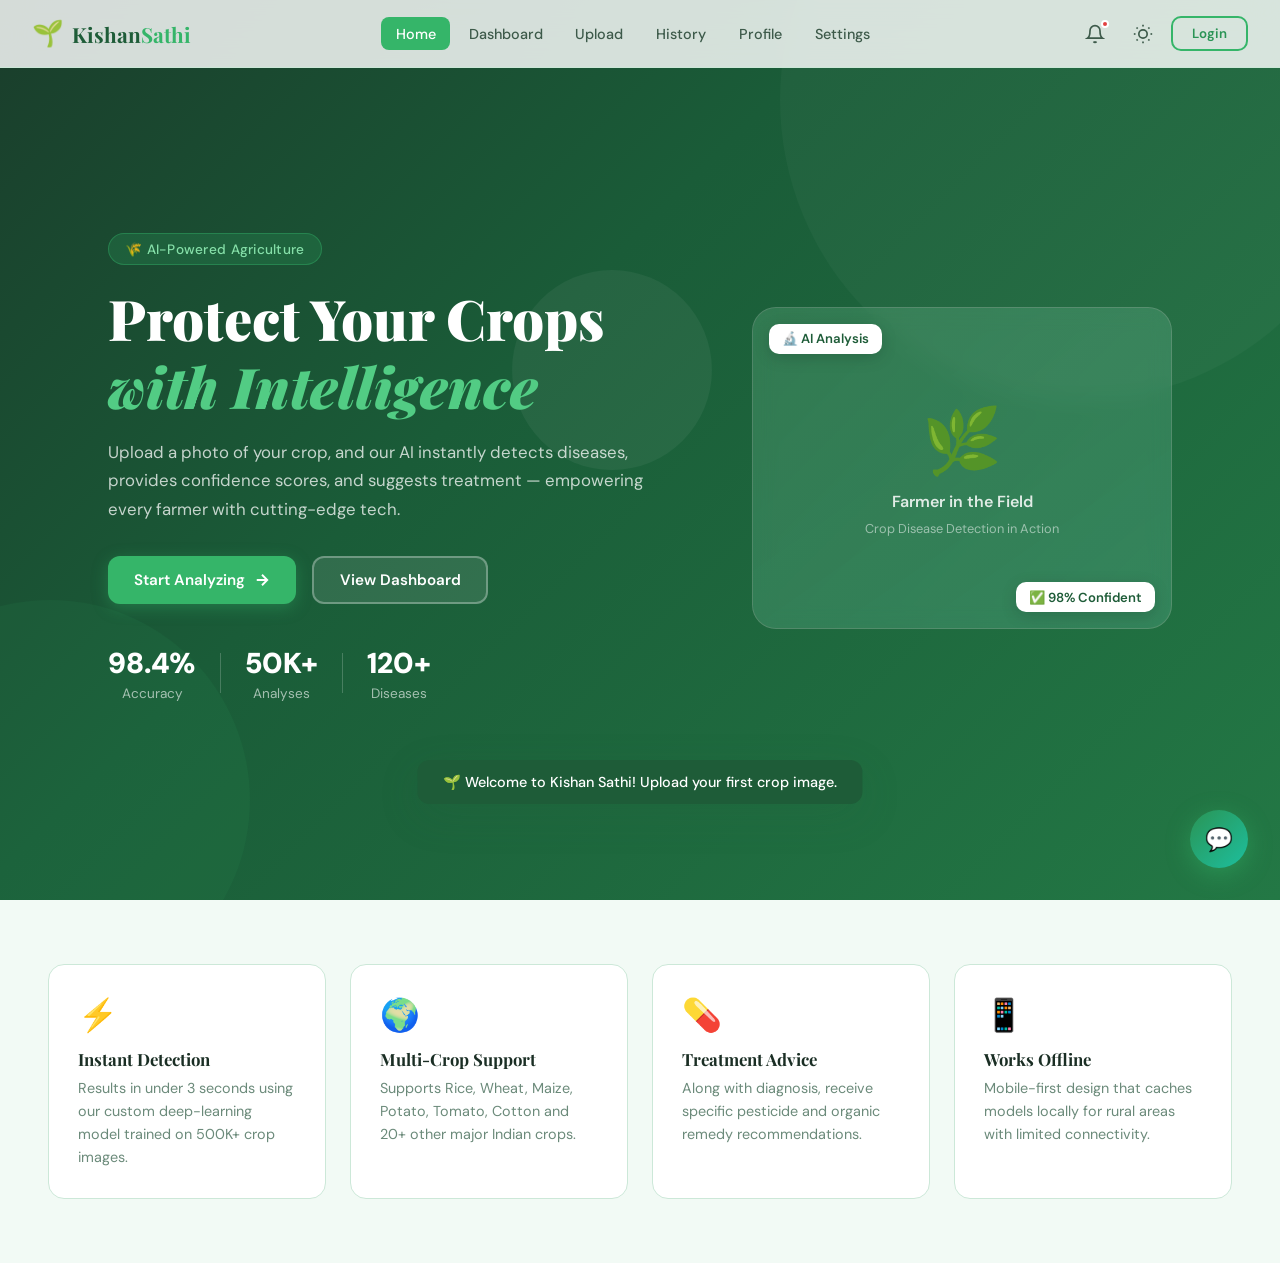
==== frontend/index.html @ dfceabcf "Added authentication (signup + login) and frontend-backend integration" ====
<!DOCTYPE html>
<html lang="en" data-theme="light">
<head>
  <meta charset="UTF-8" />
  <meta name="viewport" content="width=device-width, initial-scale=1.0"/>
  <title>Kishan Sathi – AI Crop Disease Detection</title>
  <link rel="stylesheet" href="style.css">
  <!-- =============================================
       🌱 KISHAN SATHI – AI CROP DISEASE DETECTION
       Single Page Application – index.html
       ============================================= -->
  <link rel="preconnect" href="https://fonts.googleapis.com">
  <link href="https://fonts.googleapis.com/css2?family=Playfair+Display:wght@700;900&family=DM+Sans:wght@300;400;500;600&family=DM+Mono:wght@400;500&display=swap" rel="stylesheet">
</head>
<body>

<!-- ══════════════════════════════════════════
     🔝 FIXED NAVIGATION BAR
══════════════════════════════════════════ -->
<nav class="navbar" id="navbar">
  <div class="nav-brand" onclick="showSection('home')">
    <span class="brand-leaf">🌱</span>
    <span class="brand-text">Kishan<em>Sathi</em></span>
  </div>

  <div class="nav-links" id="navLinks">
    <a class="nav-link active" data-section="home" onclick="showSection('home')">Home</a>
    <a class="nav-link" data-section="dashboard" onclick="showSection('dashboard')">Dashboard</a>
    <a class="nav-link" data-section="upload" onclick="showSection('upload')">Upload</a>
    <a class="nav-link" data-section="history" onclick="showSection('history')">History</a>
    <a class="nav-link" data-section="profile" onclick="showSection('profile')">Profile</a>
    <a class="nav-link" data-section="settings" onclick="showSection('settings')">Settings</a>
  </div>

  <div class="nav-actions">
    <!-- 🔔 Notification Bell -->
    <div class="notif-wrapper" id="notifWrapper">
      <button class="icon-btn" onclick="toggleNotifications()" title="Notifications">
        <svg viewBox="0 0 24 24" fill="none" stroke="currentColor" stroke-width="2">
          <path d="M18 8A6 6 0 0 0 6 8c0 7-3 9-3 9h18s-3-2-3-9"/>
          <path d="M13.73 21a2 2 0 0 1-3.46 0"/>
        </svg>
        <span class="notif-dot" id="notifDot"></span>
      </button>
      <div class="notif-dropdown" id="notifDropdown">
        <div class="notif-header">
          <span>Notifications</span>
          <button class="mark-read" onclick="clearNotifications()">Mark all read</button>
        </div>
        <div class="notif-item unread">
          <span class="notif-icon">🌾</span>
          <div>
            <p>New disease pattern detected in your region</p>
            <small>2 min ago</small>
          </div>
        </div>
        <div class="notif-item unread">
          <span class="notif-icon">✅</span>
          <div>
            <p>Analysis complete – Wheat Rust detected</p>
            <small>1 hour ago</small>
          </div>
        </div>
        <div class="notif-item">
          <span class="notif-icon">📢</span>
          <div>
            <p>Kishan Sathi v2.1 is now live!</p>
            <small>Yesterday</small>
          </div>
        </div>
      </div>
    </div>

    <!-- 🌙 Dark Mode Toggle -->
    <button class="icon-btn theme-toggle" onclick="toggleTheme()" title="Toggle Dark Mode" id="themeBtn">
      <svg class="sun-icon" viewBox="0 0 24 24" fill="none" stroke="currentColor" stroke-width="2">
        <circle cx="12" cy="12" r="5"/><line x1="12" y1="1" x2="12" y2="3"/>
        <line x1="12" y1="21" x2="12" y2="23"/><line x1="4.22" y1="4.22" x2="5.64" y2="5.64"/>
        <line x1="18.36" y1="18.36" x2="19.78" y2="19.78"/><line x1="1" y1="12" x2="3" y2="12"/>
        <line x1="21" y1="12" x2="23" y2="12"/><line x1="4.22" y1="19.78" x2="5.64" y2="18.36"/>
        <line x1="18.36" y1="5.64" x2="19.78" y2="4.22"/>
      </svg>
      <svg class="moon-icon hidden" viewBox="0 0 24 24" fill="none" stroke="currentColor" stroke-width="2">
        <path d="M21 12.79A9 9 0 1 1 11.21 3 7 7 0 0 0 21 12.79z"/>
      </svg>
    </button>

    <!-- Login/Logout -->
    <button class="btn-nav-auth" id="authNavBtn" onclick="showSection('auth')">Login</button>

    <!-- Hamburger -->
    <button class="hamburger" id="hamburger" onclick="toggleMobileMenu()">
      <span></span><span></span><span></span>
    </button>
  </div>
</nav>

<!-- ══════════════════════════════════════════
     🏠 SECTION 1: HOME
══════════════════════════════════════════ -->
<section id="section-home" class="section active">
  <div class="hero">
    <div class="hero-bg-shapes">
      <div class="shape shape1"></div>
      <div class="shape shape2"></div>
      <div class="shape shape3"></div>
    </div>
    <div class="hero-content">
      <div class="hero-badge">🌾 AI-Powered Agriculture</div>
      <h1 class="hero-title">Protect Your Crops<br/><em>with Intelligence</em></h1>
      <p class="hero-sub">Upload a photo of your crop, and our AI instantly detects diseases, provides confidence scores, and suggests treatment — empowering every farmer with cutting-edge tech.</p>
      <div class="hero-cta">
        <button class="btn-primary" onclick="showSection('upload')">
          <span>Start Analyzing</span>
          <svg viewBox="0 0 24 24" fill="none" stroke="currentColor" stroke-width="2.5"><path d="M5 12h14M12 5l7 7-7 7"/></svg>
        </button>
        <button class="btn-ghost" onclick="showSection('dashboard')">View Dashboard</button>
      </div>
      <div class="hero-stats">
        <div class="hstat"><strong>98.4%</strong><span>Accuracy</span></div>
        <div class="hstat-divider"></div>
        <div class="hstat"><strong>50K+</strong><span>Analyses</span></div>
        <div class="hstat-divider"></div>
        <div class="hstat"><strong>120+</strong><span>Diseases</span></div>
      </div>
    </div>
    <div class="hero-visual">
      <div class="hero-img-card">
        <div class="hero-img-placeholder">
          <div class="leaf-anim">🌿</div>
          <p>Farmer in the Field</p>
          <small>Crop Disease Detection in Action</small>
        </div>
        <div class="floating-badge fb1">🔬 AI Analysis</div>
        <div class="floating-badge fb2">✅ 98% Confident</div>
      </div>
    </div>
  </div>

  <!-- Features Strip -->
  <div class="features-strip">
    <div class="feature-card">
      <span class="feat-icon">⚡</span>
      <h3>Instant Detection</h3>
      <p>Results in under 3 seconds using our custom deep-learning model trained on 500K+ crop images.</p>
    </div>
    <div class="feature-card">
      <span class="feat-icon">🌍</span>
      <h3>Multi-Crop Support</h3>
      <p>Supports Rice, Wheat, Maize, Potato, Tomato, Cotton and 20+ other major Indian crops.</p>
    </div>
    <div class="feature-card">
      <span class="feat-icon">💊</span>
      <h3>Treatment Advice</h3>
      <p>Along with diagnosis, receive specific pesticide and organic remedy recommendations.</p>
    </div>
    <div class="feature-card">
      <span class="feat-icon">📱</span>
      <h3>Works Offline</h3>
      <p>Mobile-first design that caches models locally for rural areas with limited connectivity.</p>
    </div>
  </div>
</section>

<!-- ══════════════════════════════════════════
     🔐 SECTION 2: AUTHENTICATION
══════════════════════════════════════════ -->
<section id="section-auth" class="section">
  <div class="auth-wrapper">
    <div class="auth-left">
      <div class="auth-brand">
        <span>🌱</span>
        <h2>Kishan Sathi</h2>
      </div>
      <h3>Join 50,000+ farmers<br/>protecting their harvest</h3>
      <ul class="auth-perks">
        <li>✅ Free crop disease detection</li>
        <li>✅ Full analysis history</li>
        <li>✅ Expert treatment recommendations</li>
        <li>✅ Regional disease alerts</li>
      </ul>
      <div class="auth-decor">🌾🌿🍃</div>
    </div>
    <div class="auth-right">
      <!-- Toggle Tabs -->
      <div class="auth-tabs">
        <button class="auth-tab active" id="loginTab" onclick="switchAuthForm('login')">Login</button>
        <button class="auth-tab" id="signupTab" onclick="switchAuthForm('signup')">Sign Up</button>
      </div>

      <!-- Login Form -->
      <div class="auth-form" id="loginForm">
        <h2>Welcome Back 👋</h2>
        <p class="form-sub">Sign in to continue your crop analysis</p>
        <div class="form-group">
          <label>Email Address</label>
          <input type="email" placeholder="farmer@example.com" class="form-input"/>
        </div>
        <div class="form-group">
          <label>Password</label>
          <input type="password" placeholder="••••••••" class="form-input"/>
        </div>
        <div class="form-row-flex">
          <label class="check-label"><input type="checkbox"/> Remember me</label>
          <a href="#" class="link-text">Forgot Password?</a>
        </div>
        <button class="btn-primary full" onclick="loginUser()">Sign In</button>
        <div class="divider"><span>or continue with</span></div>
        <div class="social-btns">
          <button class="social-btn">🌐 Google</button>
          <button class="social-btn">📱 Phone OTP</button>
        </div>
      </div>

      <!-- Signup Form -->
      <div class="auth-form hidden" id="signupForm">
        <h2>Create Account 🌱</h2>
        <p class="form-sub">Start protecting your crops today</p>
        <div class="form-row-2">
          <div class="form-group">
            <label>First Name</label>
            <input type="text" id="firstName" placeholder="Ramesh" class="form-input"/>
          </div>
          <div class="form-group">
            <label>Last Name</label>
            <input type="text" id="lastName" placeholder="Patel" class="form-input"/>
          </div>
        </div>
        <div class="form-group">
          <label>Email Address</label>
          <input type="email" id="email" placeholder="farmer@example.com" class="form-input"/>
        </div>
        <div class="form-group">
          <label>Phone Number</label>
          <input type="tel" id="phone" placeholder="+91 0000000000" class="form-input"/>
        </div>
        <div class="form-group">
          <label>State / Region</label>
          <select id="state" class="form-input">
            <option>Select your state</option>
            <option>Odisha</option>
            <option>Punjab</option>
            <option>Maharashtra</option>
            <option>Uttar Pradesh</option>
            <option>Karnataka</option>
          </select>
        </div>
        <div class="form-group">
          <label>Password</label>
          <input type="password" id="password" placeholder="Create password" class="form-input"/>
        </div>
        <div class="form-group">
          <label>Confirm Password</label>
         <input type="password" id="confirmPassword" placeholder="Confirm password" class="form-input"/>
        </div>
        <button class="btn-primary full" onclick="signupUser()">Create Account</button>
      </div>
    </div>
  </div>–
</section>

<!-- ══════════════════════════════════════════
     📊 SECTION 3: DASHBOARD
══════════════════════════════════════════ -->
<section id="section-dashboard" class="section">
  <div class="section-inner">
    <div class="section-header">
      <div>
        <h2>Dashboard</h2>
        <p class="section-sub">Welcome back, <strong>Ramesh Patel</strong> 👋 — Here's your farm summary</p>
      </div>
      <button class="btn-primary" onclick="showSection('upload')">+ New Analysis</button>
    </div>

    <!-- Stats Cards -->
    <div class="stats-grid">
      <div class="stat-card green">
        <div class="stat-icon">📷</div>
        <div class="stat-info">
          <span class="stat-num" data-count="142">0</span>
          <span class="stat-label">Total Uploads</span>
        </div>
        <div class="stat-trend up">↑ 12% this week</div>
      </div>
      <div class="stat-card teal">
        <div class="stat-icon">✅</div>
        <div class="stat-info">
          <span class="stat-num" data-count="98">0</span><span class="stat-pct">%</span>
          <span class="stat-label">Success Rate</span>
        </div>
        <div class="stat-trend up">↑ 2% this month</div>
      </div>
      <div class="stat-card amber">
        <div class="stat-icon">⚠️</div>
        <div class="stat-info">
          <span class="stat-num" data-count="8">0</span>
          <span class="stat-label">Diseases Found</span>
        </div>
        <div class="stat-trend down">↓ 3 less than last week</div>
      </div>
      <div class="stat-card blue">
        <div class="stat-icon">🌾</div>
        <div class="stat-info">
          <span class="stat-num" data-count="5">0</span>
          <span class="stat-label">Crop Types</span>
        </div>
        <div class="stat-trend neutral">— Stable</div>
      </div>
    </div>

    <!-- Recent Activity + Chart -->
    <div class="dash-grid-2">
      <div class="dash-card">
        <h3 class="card-title">📋 Recent Activity</h3>
        <div class="activity-list">
          <div class="act-item">
            <div class="act-img">🌾</div>
            <div class="act-info">
              <strong>Wheat Leaf Rust</strong>
              <span>Confidence: 94% | 2 hours ago</span>
            </div>
            <span class="badge badge-red">Disease</span>
          </div>
          <div class="act-item">
            <div class="act-img">🌽</div>
            <div class="act-info">
              <strong>Maize — Healthy</strong>
              <span>Confidence: 99% | Yesterday</span>
            </div>
            <span class="badge badge-green">Healthy</span>
          </div>
          <div class="act-item">
            <div class="act-img">🍅</div>
            <div class="act-info">
              <strong>Tomato Late Blight</strong>
              <span>Confidence: 87% | 3 days ago</span>
            </div>
            <span class="badge badge-red">Disease</span>
          </div>
          <div class="act-item">
            <div class="act-img">🥔</div>
            <div class="act-info">
              <strong>Potato — Healthy</strong>
              <span>Confidence: 96% | 4 days ago</span>
            </div>
            <span class="badge badge-green">Healthy</span>
          </div>
        </div>
      </div>

      <div class="dash-card">
        <h3 class="card-title">📊 Weekly Analysis Chart</h3>
        <div class="mini-chart">
          <div class="bar-group">
            <div class="bar-wrap"><div class="bar" style="--h:60%"><span>Mon</span></div></div>
            <div class="bar-wrap"><div class="bar" style="--h:80%"><span>Tue</span></div></div>
            <div class="bar-wrap"><div class="bar" style="--h:45%"><span>Wed</span></div></div>
            <div class="bar-wrap"><div class="bar" style="--h:95%"><span>Thu</span></div></div>
            <div class="bar-wrap"><div class="bar" style="--h:70%"><span>Fri</span></div></div>
            <div class="bar-wrap"><div class="bar" style="--h:55%"><span>Sat</span></div></div>
            <div class="bar-wrap"><div class="bar" style="--h:88%"><span>Sun</span></div></div>
          </div>
        </div>
        <div class="chart-legend">
          <span class="leg-item"><i class="leg-dot green-dot"></i> Healthy</span>
          <span class="leg-item"><i class="leg-dot red-dot"></i> Disease</span>
        </div>
      </div>
    </div>

    <!-- Disease Distribution -->
    <div class="dash-card full-width">
      <h3 class="card-title">🦠 Common Diseases Detected (This Month)</h3>
      <div class="disease-bars">
        <div class="dis-row"><span>Wheat Leaf Rust</span><div class="dis-bar-wrap"><div class="dis-bar" style="--w:78%">78%</div></div></div>
        <div class="dis-row"><span>Tomato Late Blight</span><div class="dis-bar-wrap"><div class="dis-bar" style="--w:55%">55%</div></div></div>
        <div class="dis-row"><span>Rice Blast</span><div class="dis-bar-wrap"><div class="dis-bar" style="--w:40%">40%</div></div></div>
        <div class="dis-row"><span>Corn Smut</span><div class="dis-bar-wrap"><div class="dis-bar" style="--w:25%">25%</div></div></div>
        <div class="dis-row"><span>Potato Blight</span><div class="dis-bar-wrap"><div class="dis-bar" style="--w:18%">18%</div></div></div>
      </div>
    </div>
  </div>
</section>

<!-- ══════════════════════════════════════════
     📷 SECTION 4: UPLOAD (CORE FEATURE)
══════════════════════════════════════════ -->
<section id="section-upload" class="section">
  <div class="section-inner narrow">
    <div class="section-header centered">
      <h2>Analyze Your Crop</h2>
      <p class="section-sub">Upload a clear photo of the affected leaf or plant. Our AI will diagnose it instantly.</p>
    </div>

    <!-- Drag & Drop Zone -->
    <div class="upload-zone" id="uploadZone"
         ondragover="dragOver(event)" ondragleave="dragLeave(event)" ondrop="dropFile(event)">
      <div class="upload-idle" id="uploadIdle">
        <div class="upload-icon">📸</div>
        <h3>Drag & Drop your crop image here</h3>
        <p>or click to browse files</p>
        <p class="upload-hint">Supports: JPG, PNG, WEBP — Max 10MB</p>
        <button class="btn-primary" onclick="document.getElementById('fileInput').click()">Choose File</button>
      </div>
      <div class="upload-preview hidden" id="uploadPreview">
        <img id="previewImg" src="" alt="Preview"/>
        <div class="preview-info">
          <span id="previewFileName">filename.jpg</span>
          <button class="remove-btn" onclick="clearUpload()">✕ Remove</button>
        </div>
      </div>
      <input type="file" id="fileInput" accept="image/*" class="hidden" onchange="handleFileSelect(event)"/>
    </div>

    <!-- Crop Type Selector -->
    <div class="crop-selector">
      <label>🌾 Crop Type (Optional — helps accuracy)</label>
      <div class="crop-chips">
        <button class="chip active" onclick="selectCrop(this)">Auto Detect</button>
        <button class="chip" onclick="selectCrop(this)">🌾 Wheat</button>
        <button class="chip" onclick="selectCrop(this)">🍚 Rice</button>
        <button class="chip" onclick="selectCrop(this)">🌽 Maize</button>
        <button class="chip" onclick="selectCrop(this)">🍅 Tomato</button>
        <button class="chip" onclick="selectCrop(this)">🥔 Potato</button>
        <button class="chip" onclick="selectCrop(this)">🌱 Other</button>
      </div>
    </div>

    <!-- Analyze Button -->
    <div class="analyze-btn-wrap">
      <button class="btn-analyze" id="analyzeBtn" onclick="startAnalysis()">
        <span id="analyzeBtnText">🔬 Analyze Now</span>
        <div class="spinner hidden" id="analyzeSpinner"></div>
      </button>
    </div>

    <!-- Loading Animation (full) -->
    <div class="analysis-loading hidden" id="analysisLoading">
      <div class="loader-container">
        <div class="loader-ring"></div>
        <div class="loader-ring r2"></div>
        <div class="loader-ring r3"></div>
        <span class="loader-leaf">🍃</span>
      </div>
      <h3 id="loadingText">Preprocessing image...</h3>
      <div class="loading-steps">
        <div class="lstep" id="lstep1">✅ Image loaded</div>
        <div class="lstep pending" id="lstep2">⏳ Running AI model...</div>
        <div class="lstep pending" id="lstep3">⏳ Generating heatmap...</div>
        <div class="lstep pending" id="lstep4">⏳ Preparing results...</div>
      </div>
    </div>
  </div>
</section>

<!-- ══════════════════════════════════════════
     📈 SECTION 5: RESULTS
══════════════════════════════════════════ -->
<section id="section-result" class="section">
  <div class="section-inner">
    <div class="section-header">
      <div>
        <h2>Analysis Results</h2>
        <p class="section-sub">AI diagnosis complete — review your crop health report below</p>
      </div>
      <div class="result-actions">
        <button class="btn-ghost" onclick="showSection('upload')">+ New Analysis</button>
        <button class="btn-primary" onclick="downloadPDF()">⬇ Download PDF</button>
      </div>
    </div>

    <div class="result-grid">
      <!-- Uploaded Image + Heatmap -->
      <div class="result-img-panel">
        <div class="result-tabs">
          <button class="rtab active" onclick="switchResultTab('original', this)">Original</button>
          <button class="rtab" onclick="switchResultTab('heatmap', this)">Heatmap</button>
        </div>
        <div class="result-img-wrap" id="resultImgWrap">
          <img id="resultImg" src="" alt="Analyzed Crop"/>
          <div class="heatmap-overlay hidden" id="heatmapOverlay">
            <div class="heatmap-demo">
              <div class="hspot h1"></div>
              <div class="hspot h2"></div>
              <div class="hspot h3"></div>
            </div>
          </div>
        </div>
        <p class="img-caption" id="imgCaption">wheat_leaf_sample.jpg</p>
      </div>

      <!-- Disease Info -->
      <div class="result-info-panel">
        <div class="result-disease-card">
          <div class="disease-header">
            <span class="disease-status-icon">⚠️</span>
            <div>
              <h3 id="diseaseName">Wheat Leaf Rust</h3>
              <span class="disease-sci" id="diseaseSci">Puccinia triticina</span>
            </div>
            <span class="severity-badge" id="severityBadge">High Severity</span>
          </div>

          <!-- Confidence Score -->
          <div class="confidence-block">
            <div class="conf-label">
              <span>Confidence Score</span>
              <strong id="confScore">94%</strong>
            </div>
            <div class="conf-bar-wrap">
              <div class="conf-bar" id="confBar" style="--conf:94%"></div>
            </div>
          </div>

          <!-- Secondary Predictions -->
          <div class="alt-predictions">
            <p class="alt-title">Other possibilities:</p>
            <div class="alt-row">
              <span>Powdery Mildew</span>
              <div class="alt-bar-wrap"><div class="alt-bar" style="--w:4%"></div></div>
              <span>4%</span>
            </div>
            <div class="alt-row">
              <span>Healthy</span>
              <div class="alt-bar-wrap"><div class="alt-bar" style="--w:2%"></div></div>
              <span>2%</span>
            </div>
          </div>
        </div>

        <!-- Explanation -->
        <div class="result-explain-card">
          <h4>🔬 About This Disease</h4>
          <p id="diseaseExplanation">Wheat Leaf Rust is a fungal disease caused by <em>Puccinia triticina</em>. It manifests as orange-brown pustules on the leaf surface, reducing photosynthesis and grain yield by up to 30% if untreated.</p>
        </div>

        <!-- Treatment -->
        <div class="result-treatment-card">
          <h4>💊 Recommended Treatment</h4>
          <div class="treatment-list">
            <div class="treat-item">
              <span class="treat-icon">🧪</span>
              <div><strong>Propiconazole 25% EC</strong><p>Apply 1 ml/litre of water. Spray on affected leaves twice at 15-day intervals.</p></div>
            </div>
            <div class="treat-item">
              <span class="treat-icon">🌿</span>
              <div><strong>Organic Alternative</strong><p>Neem oil spray (5 ml/litre) as a preventive measure. Effective in early-stage infection.</p></div>
            </div>
          </div>
        </div>
      </div>
    </div>
  </div>
</section>

<!-- ══════════════════════════════════════════
     📂 SECTION 6: HISTORY
══════════════════════════════════════════ -->
<section id="section-history" class="section">
  <div class="section-inner">
    <div class="section-header">
      <div><h2>Analysis History</h2><p class="section-sub">Browse all your past crop analyses</p></div>
      <button class="btn-primary" onclick="showSection('upload')">+ New Analysis</button>
    </div>

    <!-- Search & Filter -->
    <div class="history-controls">
      <div class="search-wrap">
        <svg class="search-icon" viewBox="0 0 24 24" fill="none" stroke="currentColor" stroke-width="2">
          <circle cx="11" cy="11" r="8"/><line x1="21" y1="21" x2="16.65" y2="16.65"/>
        </svg>
        <input type="text" class="search-input" placeholder="Search by crop, disease..." id="historySearch" oninput="filterHistory()"/>
      </div>
      <select class="filter-select" id="historyFilter" onchange="filterHistory()">
        <option value="all">All Results</option>
        <option value="disease">Disease Found</option>
        <option value="healthy">Healthy</option>
        <option value="wheat">Wheat</option>
        <option value="rice">Rice</option>
        <option value="tomato">Tomato</option>
      </select>
      <select class="filter-select">
        <option>Last 30 days</option>
        <option>Last 7 days</option>
        <option>Last 3 months</option>
        <option>All time</option>
      </select>
    </div>

    <!-- History Cards -->
    <div class="history-grid" id="historyGrid">
      <!-- Populated by JS -->
    </div>
    <div class="no-results hidden" id="noResults">🔍 No matching results found.</div>
  </div>
</section>

<!-- ══════════════════════════════════════════
     👤 SECTION 7: PROFILE
══════════════════════════════════════════ -->
<section id="section-profile" class="section">
  <div class="section-inner narrow">
    <div class="profile-header-card">
      <div class="profile-avatar-wrap">
        <div class="profile-avatar">
          <span>R</span>
          <button class="avatar-edit" title="Change Photo">📷</button>
        </div>
      </div>
      <div class="profile-info">
        <h2>Ramesh Patel</h2>
        <p class="profile-bio">Wheat and maize farmer from Odisha. Using Kishan Sathi since 2023 to protect my 12-acre farm from seasonal crop diseases.</p>
        <div class="profile-tags">
          <span class="tag">🌾 Wheat Farmer</span>
          <span class="tag">📍 Odisha, India</span>
          <span class="tag">🏆 Power User</span>
        </div>
      </div>
    </div>

    <!-- Profile Stats -->
    <div class="profile-stats-row">
      <div class="pstat"><strong>142</strong><span>Analyses</span></div>
      <div class="pstat"><strong>98%</strong><span>Accuracy</span></div>
      <div class="pstat"><strong>5</strong><span>Crop Types</span></div>
      <div class="pstat"><strong>2 yrs</strong><span>Member Since</span></div>
    </div>

    <!-- Edit Profile Form -->
    <div class="dash-card">
      <h3 class="card-title">✏️ Edit Profile</h3>
      <div class="form-row-2">
        <div class="form-group"><label>First Name</label><input class="form-input" value="Ramesh"/></div>
        <div class="form-group"><label>Last Name</label><input class="form-input" value="Patel"/></div>
      </div>
      <div class="form-group"><label>Email</label><input class="form-input" value="ramesh@kisansathi.in"/></div>
      <div class="form-group"><label>Phone</label><input class="form-input" value="+91 9876543210"/></div>
      <div class="form-group"><label>Location</label><input class="form-input" value="Rourkela, Odisha"/></div>
      <div class="form-group"><label>Bio</label><textarea class="form-input" rows="3">Wheat and maize farmer from Odisha...</textarea></div>
      <button class="btn-primary">Save Changes</button>
    </div>

    <!-- Recent Badges -->
    <div class="dash-card">
      <h3 class="card-title">🏅 Your Badges</h3>
      <div class="badges-grid">
        <div class="badge-item"><span>🌾</span><p>Wheat Expert</p></div>
        <div class="badge-item"><span>🔬</span><p>100 Analyses</p></div>
        <div class="badge-item locked"><span>🏆</span><p>Top Farmer</p></div>
        <div class="badge-item locked"><span>🌍</span><p>Community Helper</p></div>
      </div>
    </div>
  </div>
</section>

<!-- ══════════════════════════════════════════
     ⚙️ SECTION 8: SETTINGS
══════════════════════════════════════════ -->
<section id="section-settings" class="section">
  <div class="section-inner narrow">
    <div class="section-header">
      <h2>Settings</h2>
      <p class="section-sub">Manage your account preferences</p>
    </div>

    <div class="settings-group">
      <h3 class="settings-title">🔒 Security</h3>
      <div class="dash-card">
        <div class="form-group"><label>Current Password</label><input type="password" class="form-input" placeholder="••••••••"/></div>
        <div class="form-group"><label>New Password</label><input type="password" class="form-input" placeholder="••••••••"/></div>
        <div class="form-group"><label>Confirm New Password</label><input type="password" class="form-input" placeholder="••••••••"/></div>
        <button class="btn-primary">Update Password</button>
      </div>
    </div>

    <div class="settings-group">
      <h3 class="settings-title">🎨 Appearance</h3>
      <div class="dash-card">
        <div class="setting-row">
          <div>
            <strong>Dark Mode</strong>
            <p>Toggle between light and dark theme</p>
          </div>
          <label class="toggle-switch">
            <input type="checkbox" id="darkModeToggle" onchange="toggleTheme()"/>
            <span class="toggle-slider"></span>
          </label>
        </div>
        <div class="setting-row">
          <div>
            <strong>Compact Dashboard</strong>
            <p>Show more content in less space</p>
          </div>
          <label class="toggle-switch">
            <input type="checkbox"/>
            <span class="toggle-slider"></span>
          </label>
        </div>
        <div class="setting-row">
          <div>
            <strong>Language</strong>
            <p>Choose display language</p>
          </div>
          <select class="form-input mini-select">
            <option>English</option>
            <option>Hindi</option>
            <option>Odia</option>
            <option>Marathi</option>
          </select>
        </div>
      </div>
    </div>

    <div class="settings-group">
      <h3 class="settings-title">🔔 Notifications</h3>
      <div class="dash-card">
        <div class="setting-row">
          <div><strong>Email Alerts</strong><p>Receive disease alerts via email</p></div>
          <label class="toggle-switch"><input type="checkbox" checked/><span class="toggle-slider"></span></label>
        </div>
        <div class="setting-row">
          <div><strong>SMS Notifications</strong><p>Get analysis results via SMS</p></div>
          <label class="toggle-switch"><input type="checkbox" checked/><span class="toggle-slider"></span></label>
        </div>
        <div class="setting-row">
          <div><strong>Regional Disease Alerts</strong><p>Alerts for diseases in your district</p></div>
          <label class="toggle-switch"><input type="checkbox"/><span class="toggle-slider"></span></label>
        </div>
      </div>
    </div>

    <div class="settings-group danger-zone">
      <h3 class="settings-title">⚠️ Danger Zone</h3>
      <div class="dash-card">
        <div class="setting-row">
          <div><strong>Delete Account</strong><p>Permanently remove your account and all data</p></div>
          <button class="btn-danger">Delete Account</button>
        </div>
      </div>
    </div>
  </div>
</section>

<!-- ══════════════════════════════════════════
     🤖 FLOATING CHATBOT
══════════════════════════════════════════ -->
<div class="chatbot-container" id="chatbotContainer">
  <div class="chat-window hidden" id="chatWindow">
    <div class="chat-header">
      <div class="chat-avatar">🤖</div>
      <div>
        <strong>Fasal Mitra</strong>
        <small>AI Crop Assistant</small>
      </div>
      <button class="chat-close" onclick="toggleChatbot()">✕</button>
    </div>
    <div class="chat-messages" id="chatMessages">
      <div class="chat-msg bot">
        <span>👋 Hello! I'm Fasal Mitra, your AI crop assistant. Ask me anything about crop diseases, treatment, or how to use Kishan Sathi!</span>
      </div>
    </div>
    <div class="chat-input-wrap">
      <input type="text" class="chat-input" id="chatInput" placeholder="Ask about crop diseases..." onkeydown="chatKeydown(event)"/>
      <button class="chat-send" onclick="sendChatMessage()">
        <svg viewBox="0 0 24 24" fill="none" stroke="currentColor" stroke-width="2"><line x1="22" y1="2" x2="11" y2="13"/><polygon points="22 2 15 22 11 13 2 9 22 2"/></svg>
      </button>
    </div>
  </div>
  <button class="chatbot-fab" onclick="toggleChatbot()" title="Chat with AI Assistant">
    <span class="fab-icon-open">💬</span>
    <span class="fab-icon-close hidden">✕</span>
  </button>
</div>

<!-- ══════════════════════════════════════════
     🔔 TOAST NOTIFICATION
══════════════════════════════════════════ -->
<div class="toast" id="toast"></div>

<script src="script.js"></script>
</body>
</html>
---- frontend/style.css ----
/* =============================================
   🌱 KISHAN SATHI – STYLESHEET
   Nature-Organic Theme | Glassmorphism + Cards
   ============================================= */

/* ── CSS Custom Properties ── */
:root {
  --green-900: #1a3d2b;
  --green-800: #1e5c38;
  --green-700: #247843;
  --green-600: #2a9455;
  --green-500: #35b569;
  --green-400: #52cc84;
  --green-300: #85dfa8;
  --green-200: #c0f0d2;
  --green-100: #e8faf0;
  --teal: #1dbf9e;
  --amber: #e8a020;
  --red: #e24040;
  --blue: #3b82f6;
  --bg: #f2faf5;
  --bg2: #e6f4ec;
  --surface: #ffffff;
  --surface2: #f7fdf9;
  --border: #cce8d8;
  --text: #1a2e24;
  --text2: #3d5a4a;
  --text3: #6b8a7a;
  --shadow: 0 4px 24px rgba(35, 100, 60, 0.10);
  --shadow-lg: 0 12px 40px rgba(35, 100, 60, 0.16);
  --nav-h: 68px;
  --radius: 16px;
  --radius-sm: 10px;
  --transition: 0.3s cubic-bezier(0.4, 0, 0.2, 1);
}

[data-theme="dark"] {
  --bg: #0d1f17;
  --bg2: #112219;
  --surface: #162b1f;
  --surface2: #1c3528;
  --border: #2a4535;
  --text: #e6f4ec;
  --text2: #a8cfba;
  --text3: #6b9480;
  --shadow: 0 4px 24px rgba(0, 0, 0, 0.40);
  --shadow-lg: 0 12px 40px rgba(0, 0, 0, 0.50);
}

/* ── Reset & Base ── */
*, *::before, *::after { box-sizing: border-box; margin: 0; padding: 0; }
html { scroll-behavior: smooth; }

body {
  font-family: 'DM Sans', sans-serif;
  background: var(--bg);
  color: var(--text);
  min-height: 100vh;
  overflow-x: hidden;
  transition: background var(--transition), color var(--transition);
}

.hidden { display: none !important; }
a { cursor: pointer; text-decoration: none; color: inherit; }
img { max-width: 100%; display: block; }
input, select, textarea, button { font-family: inherit; }
textarea { resize: vertical; }

/* ── Typography ── */
h1, h2, h3 { font-family: 'Playfair Display', serif; line-height: 1.2; }
h1 { font-size: clamp(2rem, 5vw, 3.5rem); font-weight: 900; }
h2 { font-size: clamp(1.5rem, 3vw, 2.2rem); font-weight: 700; }
h3 { font-size: 1.2rem; font-weight: 700; }
em { font-style: italic; color: var(--green-500); }
code { font-family: 'DM Mono', monospace; }

/* ══════════════════════════════════════════
   NAVBAR
══════════════════════════════════════════ */
.navbar {
  position: fixed; top: 0; left: 0; right: 0; z-index: 1000;
  height: var(--nav-h);
  display: flex; align-items: center; justify-content: space-between;
  padding: 0 2rem;
  background: rgba(255,255,255,0.82);
  backdrop-filter: blur(16px);
  border-bottom: 1px solid var(--border);
  transition: background var(--transition), border var(--transition);
}
[data-theme="dark"] .navbar {
  background: rgba(22, 43, 31, 0.88);
}

.nav-brand {
  display: flex; align-items: center; gap: 0.5rem;
  cursor: pointer; user-select: none;
}
.brand-leaf { font-size: 1.6rem; }
.brand-text {
  font-family: 'Playfair Display', serif;
  font-size: 1.3rem; font-weight: 700;
  color: var(--green-800);
}
[data-theme="dark"] .brand-text { color: var(--green-300); }
.brand-text em { font-style: normal; color: var(--green-500); }

.nav-links {
  display: flex; align-items: center; gap: 0.25rem;
}
.nav-link {
  padding: 0.45rem 0.9rem;
  border-radius: 8px;
  font-size: 0.9rem; font-weight: 500;
  color: var(--text2);
  cursor: pointer;
  transition: all var(--transition);
  white-space: nowrap;
}
.nav-link:hover { background: var(--green-100); color: var(--green-700); }
.nav-link.active { background: var(--green-500); color: white; }
[data-theme="dark"] .nav-link:hover { background: var(--surface2); }

.nav-actions {
  display: flex; align-items: center; gap: 0.5rem;
}
.icon-btn {
  width: 40px; height: 40px;
  border: none; border-radius: 10px;
  background: transparent; cursor: pointer;
  display: flex; align-items: center; justify-content: center;
  color: var(--text2);
  transition: all var(--transition); position: relative;
}
.icon-btn:hover { background: var(--green-100); color: var(--green-700); }
[data-theme="dark"] .icon-btn:hover { background: var(--surface2); }
.icon-btn svg { width: 20px; height: 20px; }

.notif-dot {
  position: absolute; top: 6px; right: 6px;
  width: 8px; height: 8px;
  border-radius: 50%; background: var(--red);
  border: 2px solid white;
}

.btn-nav-auth {
  padding: 0.45rem 1.2rem;
  border: 2px solid var(--green-500);
  border-radius: 10px; background: transparent;
  color: var(--green-600); font-weight: 600;
  cursor: pointer; transition: all var(--transition);
}
.btn-nav-auth:hover { background: var(--green-500); color: white; }

.hamburger {
  display: none; flex-direction: column; gap: 5px;
  background: none; border: none; cursor: pointer; padding: 4px;
}
.hamburger span { display: block; width: 22px; height: 2px; background: var(--text2); border-radius: 2px; transition: all 0.3s; }

/* Notification Dropdown */
.notif-wrapper { position: relative; }
.notif-dropdown {
  position: absolute; top: calc(100% + 12px); right: 0;
  width: 320px;
  background: var(--surface);
  border: 1px solid var(--border);
  border-radius: var(--radius);
  box-shadow: var(--shadow-lg);
  overflow: hidden;
  animation: fadeDown 0.2s ease;
  z-index: 200;
}
.notif-header {
  display: flex; justify-content: space-between; align-items: center;
  padding: 1rem 1.2rem; border-bottom: 1px solid var(--border);
  font-weight: 600;
}
.mark-read { font-size: 0.8rem; color: var(--green-500); background: none; border: none; cursor: pointer; }
.notif-item {
  display: flex; align-items: flex-start; gap: 0.8rem;
  padding: 0.9rem 1.2rem;
  border-bottom: 1px solid var(--border);
  transition: background var(--transition);
}
.notif-item:hover { background: var(--bg); }
.notif-item.unread { background: var(--green-100); }
[data-theme="dark"] .notif-item.unread { background: rgba(52,181,105,0.08); }
.notif-item p { font-size: 0.88rem; margin-bottom: 2px; }
.notif-item small { font-size: 0.78rem; color: var(--text3); }
.notif-icon { font-size: 1.4rem; }

/* ══════════════════════════════════════════
   SECTIONS (SPA Navigation)
══════════════════════════════════════════ */
.section {
  display: none;
  min-height: 100vh;
  padding-top: var(--nav-h);
  animation: fadeIn 0.4s ease forwards;
}
.section.active { display: block; }

@keyframes fadeIn {
  from { opacity: 0; transform: translateY(16px); }
  to { opacity: 1; transform: translateY(0); }
}
@keyframes fadeDown {
  from { opacity: 0; transform: translateY(-8px); }
  to { opacity: 1; transform: translateY(0); }
}

.section-inner {
  max-width: 1200px; margin: 0 auto;
  padding: 2.5rem 2rem;
}
.section-inner.narrow { max-width: 900px; }
.section-header {
  display: flex; justify-content: space-between; align-items: flex-start;
  flex-wrap: wrap; gap: 1rem; margin-bottom: 2rem;
}
.section-header.centered { flex-direction: column; align-items: center; text-align: center; }
.section-sub { color: var(--text3); margin-top: 0.3rem; font-size: 1rem; }

/* ══════════════════════════════════════════
   HOME SECTION
══════════════════════════════════════════ */
#section-home { padding-top: 0; }

.hero {
  min-height: 100vh;
  display: flex; align-items: center; justify-content: center;
  gap: 4rem;
  padding: calc(var(--nav-h) + 2rem) 3rem 4rem;
  background: linear-gradient(135deg, var(--green-900) 0%, #1a5c38 40%, #237845 100%);
  position: relative; overflow: hidden;
  flex-wrap: wrap;
}

.hero-bg-shapes { position: absolute; inset: 0; pointer-events: none; overflow: hidden; }
.shape {
  position: absolute; border-radius: 50%;
  background: rgba(255,255,255,0.03);
}
.shape1 { width: 600px; height: 600px; top: -200px; right: -100px; }
.shape2 { width: 400px; height: 400px; bottom: -100px; left: -150px; background: rgba(52,181,105,0.08); }
.shape3 { width: 200px; height: 200px; top: 30%; left: 40%; background: rgba(255,255,255,0.05); }

.hero-content { flex: 1; min-width: 280px; max-width: 580px; position: relative; z-index: 2; }
.hero-badge {
  display: inline-flex; align-items: center; gap: 0.4rem;
  padding: 0.4rem 1rem;
  background: rgba(52,181,105,0.2);
  border: 1px solid rgba(52,181,105,0.4);
  border-radius: 100px; color: var(--green-300);
  font-size: 0.85rem; font-weight: 500;
  margin-bottom: 1.2rem;
  letter-spacing: 0.02em;
}
.hero-title { color: white; margin-bottom: 1.2rem; }
.hero-title em { color: var(--green-400); font-style: italic; }
.hero-sub { color: rgba(255,255,255,0.75); font-size: 1.05rem; line-height: 1.7; margin-bottom: 2rem; }

.hero-cta { display: flex; gap: 1rem; flex-wrap: wrap; margin-bottom: 2.5rem; }

.btn-primary {
  display: inline-flex; align-items: center; gap: 0.5rem;
  padding: 0.75rem 1.6rem;
  background: var(--green-500);
  color: white; font-weight: 600; font-size: 0.95rem;
  border: none; border-radius: 12px; cursor: pointer;
  transition: all var(--transition);
  box-shadow: 0 4px 16px rgba(52,181,105,0.35);
  white-space: nowrap;
}
.btn-primary:hover { background: var(--green-400); transform: translateY(-2px); box-shadow: 0 8px 24px rgba(52,181,105,0.45); }
.btn-primary svg { width: 18px; height: 18px; }
.btn-primary.full { width: 100%; justify-content: center; }

.btn-ghost {
  padding: 0.75rem 1.6rem;
  background: rgba(255,255,255,0.1);
  border: 2px solid rgba(255,255,255,0.3);
  color: white; font-weight: 600; font-size: 0.95rem;
  border-radius: 12px; cursor: pointer;
  transition: all var(--transition);
}
.btn-ghost:hover { background: rgba(255,255,255,0.2); }

.hero-stats {
  display: flex; align-items: center; gap: 1.5rem;
}
.hstat { text-align: center; }
.hstat strong { display: block; font-size: 1.8rem; font-weight: 900; color: white; }
.hstat span { font-size: 0.85rem; color: rgba(255,255,255,0.6); }
.hstat-divider { width: 1px; height: 40px; background: rgba(255,255,255,0.2); }

.hero-visual { flex: 1; min-width: 280px; max-width: 420px; position: relative; z-index: 2; }
.hero-img-card {
  background: rgba(255,255,255,0.10);
  backdrop-filter: blur(10px);
  border: 1px solid rgba(255,255,255,0.15);
  border-radius: 24px; overflow: hidden;
  position: relative;
}
.hero-img-placeholder {
  height: 320px; display: flex; flex-direction: column;
  align-items: center; justify-content: center;
  background: linear-gradient(145deg, rgba(52,181,105,0.15), rgba(29,191,158,0.10));
  color: rgba(255,255,255,0.85); gap: 0.5rem;
}
.hero-img-placeholder p { font-size: 1rem; font-weight: 600; }
.hero-img-placeholder small { font-size: 0.8rem; opacity: 0.6; }
.leaf-anim { font-size: 4rem; animation: float 3s ease-in-out infinite; }

@keyframes float {
  0%, 100% { transform: translateY(0); }
  50% { transform: translateY(-12px); }
}

.floating-badge {
  position: absolute;
  background: white; color: var(--green-800);
  padding: 0.4rem 0.8rem; border-radius: 10px;
  font-size: 0.82rem; font-weight: 600;
  box-shadow: 0 4px 16px rgba(0,0,0,0.15);
}
.fb1 { top: 16px; left: 16px; animation: float 3.5s ease-in-out infinite 0.5s; }
.fb2 { bottom: 16px; right: 16px; animation: float 3.5s ease-in-out infinite 1s; }

/* Features Strip */
.features-strip {
  display: grid; grid-template-columns: repeat(auto-fit, minmax(220px, 1fr));
  gap: 1.5rem;
  padding: 4rem 3rem;
  background: var(--bg);
}
.feature-card {
  background: var(--surface);
  border: 1px solid var(--border);
  border-radius: var(--radius);
  padding: 1.8rem;
  transition: all var(--transition);
}
.feature-card:hover { transform: translateY(-4px); box-shadow: var(--shadow-lg); border-color: var(--green-400); }
.feat-icon { font-size: 2rem; display: block; margin-bottom: 0.8rem; }
.feature-card h3 { margin-bottom: 0.5rem; font-size: 1.05rem; }
.feature-card p { color: var(--text3); font-size: 0.9rem; line-height: 1.6; }

/* ══════════════════════════════════════════
   AUTH SECTION
══════════════════════════════════════════ */
#section-auth { display: none; align-items: center; }
#section-auth.active { display: flex; }
.auth-wrapper {
  display: flex; width: 100%; min-height: calc(100vh - var(--nav-h));
}
.auth-left {
  flex: 1; min-width: 300px;
  background: linear-gradient(145deg, var(--green-900), #1a5c38);
  padding: 4rem 3rem;
  display: flex; flex-direction: column; justify-content: center;
  gap: 1.5rem;
}
.auth-brand { display: flex; align-items: center; gap: 0.5rem; color: white; }
.auth-brand span { font-size: 2rem; }
.auth-brand h2 { font-family: 'Playfair Display', serif; font-size: 1.5rem; }
.auth-left h3 { color: white; font-size: 1.8rem; line-height: 1.3; }
.auth-perks { list-style: none; }
.auth-perks li { color: rgba(255,255,255,0.8); padding: 0.4rem 0; font-size: 0.95rem; }
.auth-decor { font-size: 3rem; margin-top: 1rem; }

.auth-right {
  flex: 1.2; min-width: 320px;
  padding: 4rem 3rem;
  background: var(--surface);
  display: flex; flex-direction: column; justify-content: center;
  overflow-y: auto;
}
.auth-tabs {
  display: flex; gap: 0; margin-bottom: 2rem;
  border: 1px solid var(--border); border-radius: 12px; overflow: hidden;
}
.auth-tab {
  flex: 1; padding: 0.75rem;
  border: none; background: transparent;
  font-weight: 600; font-size: 0.95rem;
  cursor: pointer; color: var(--text3);
  transition: all var(--transition);
}
.auth-tab.active { background: var(--green-500); color: white; }

.auth-form h2 { margin-bottom: 0.3rem; }
.form-sub { color: var(--text3); margin-bottom: 1.5rem; }
.form-group { margin-bottom: 1.1rem; }
.form-group label { display: block; font-weight: 500; font-size: 0.88rem; margin-bottom: 0.4rem; color: var(--text2); }
.form-input {
  width: 100%; padding: 0.7rem 1rem;
  border: 1.5px solid var(--border);
  border-radius: 10px;
  background: var(--bg);
  color: var(--text);
  font-size: 0.95rem;
  transition: border var(--transition), background var(--transition);
}
.form-input:focus { outline: none; border-color: var(--green-500); background: var(--surface); }
.form-row-flex { display: flex; justify-content: space-between; align-items: center; margin-bottom: 1.2rem; }
.check-label { display: flex; align-items: center; gap: 0.4rem; font-size: 0.88rem; cursor: pointer; }
.link-text { font-size: 0.88rem; color: var(--green-600); font-weight: 500; }
.form-row-2 { display: grid; grid-template-columns: 1fr 1fr; gap: 1rem; }

.divider {
  text-align: center; position: relative; margin: 1.2rem 0;
  color: var(--text3); font-size: 0.85rem;
}
.divider::before, .divider::after {
  content: ''; position: absolute; top: 50%;
  width: 42%; height: 1px; background: var(--border);
}
.divider::before { left: 0; }
.divider::after { right: 0; }
.divider span { background: var(--surface); padding: 0 0.6rem; }

.social-btns { display: flex; gap: 0.8rem; }
.social-btn {
  flex: 1; padding: 0.65rem;
  border: 1.5px solid var(--border); border-radius: 10px;
  background: transparent; color: var(--text2);
  font-size: 0.88rem; font-weight: 500;
  cursor: pointer; transition: all var(--transition);
}
.social-btn:hover { border-color: var(--green-400); background: var(--green-100); }

/* ══════════════════════════════════════════
   DASHBOARD
══════════════════════════════════════════ */
.stats-grid {
  display: grid; grid-template-columns: repeat(auto-fit, minmax(200px, 1fr));
  gap: 1.2rem; margin-bottom: 2rem;
}
.stat-card {
  background: var(--surface);
  border-radius: var(--radius);
  padding: 1.4rem 1.6rem;
  border: 1px solid var(--border);
  display: flex; flex-direction: column; gap: 0.6rem;
  transition: all var(--transition);
  position: relative; overflow: hidden;
}
.stat-card::before {
  content: ''; position: absolute; top: 0; left: 0; right: 0;
  height: 3px; border-radius: 0;
}
.stat-card.green::before { background: var(--green-500); }
.stat-card.teal::before { background: var(--teal); }
.stat-card.amber::before { background: var(--amber); }
.stat-card.blue::before { background: var(--blue); }
.stat-card:hover { transform: translateY(-3px); box-shadow: var(--shadow-lg); }

.stat-icon { font-size: 1.8rem; }
.stat-info { display: flex; align-items: baseline; gap: 0.2rem; flex-wrap: wrap; }
.stat-num { font-size: 2.2rem; font-weight: 900; font-family: 'Playfair Display', serif; color: var(--text); }
.stat-pct { font-size: 1.2rem; font-weight: 700; color: var(--text2); }
.stat-label { width: 100%; font-size: 0.85rem; color: var(--text3); font-weight: 500; }
.stat-trend { font-size: 0.8rem; font-weight: 500; }
.stat-trend.up { color: var(--green-500); }
.stat-trend.down { color: var(--red); }
.stat-trend.neutral { color: var(--text3); }

.dash-grid-2 { display: grid; grid-template-columns: 1fr 1fr; gap: 1.5rem; margin-bottom: 1.5rem; }
.dash-card {
  background: var(--surface); border: 1px solid var(--border);
  border-radius: var(--radius); padding: 1.5rem;
}
.dash-card.full-width { grid-column: 1 / -1; }
.card-title { font-size: 1rem; font-weight: 700; margin-bottom: 1.2rem; color: var(--text); font-family: 'DM Sans', sans-serif; }

.activity-list { display: flex; flex-direction: column; gap: 0.9rem; }
.act-item {
  display: flex; align-items: center; gap: 1rem;
  padding: 0.8rem; border-radius: 10px; background: var(--bg);
  transition: background var(--transition);
}
.act-item:hover { background: var(--green-100); }
[data-theme="dark"] .act-item:hover { background: var(--surface2); }
.act-img { font-size: 1.8rem; }
.act-info { flex: 1; }
.act-info strong { font-size: 0.9rem; display: block; }
.act-info span { font-size: 0.8rem; color: var(--text3); }

.badge { padding: 0.25rem 0.7rem; border-radius: 100px; font-size: 0.75rem; font-weight: 600; }
.badge-red { background: rgba(226,64,64,0.12); color: var(--red); }
.badge-green { background: rgba(52,181,105,0.15); color: var(--green-600); }

/* Mini Bar Chart */
.mini-chart { padding: 1rem 0; }
.bar-group {
  display: flex; align-items: flex-end; gap: 0.6rem;
  height: 140px;
}
.bar-wrap { flex: 1; display: flex; flex-direction: column; align-items: center; height: 100%; justify-content: flex-end; }
.bar {
  width: 100%; height: var(--h);
  background: linear-gradient(180deg, var(--green-500), var(--green-700));
  border-radius: 6px 6px 0 0;
  transition: height 1s cubic-bezier(0.4,0,0.2,1);
  cursor: pointer;
}
.bar:hover { background: linear-gradient(180deg, var(--green-400), var(--green-600)); }
.bar span {
  display: block; text-align: center; font-size: 0.72rem;
  color: var(--text3); margin-top: 0.4rem;
}
.chart-legend { display: flex; gap: 1.2rem; margin-top: 0.8rem; justify-content: flex-end; }
.leg-item { display: flex; align-items: center; gap: 0.4rem; font-size: 0.8rem; color: var(--text3); }
.leg-dot { width: 10px; height: 10px; border-radius: 50%; display: inline-block; }
.green-dot { background: var(--green-500); }
.red-dot { background: var(--red); }

/* Disease bars */
.disease-bars { display: flex; flex-direction: column; gap: 0.9rem; }
.dis-row { display: flex; align-items: center; gap: 1rem; }
.dis-row > span:first-child { min-width: 160px; font-size: 0.88rem; color: var(--text2); }
.dis-bar-wrap { flex: 1; background: var(--bg2); border-radius: 100px; height: 10px; overflow: hidden; }
.dis-bar {
  height: 100%; width: var(--w);
  background: linear-gradient(90deg, var(--green-500), var(--teal));
  border-radius: 100px; font-size: 0; color: transparent;
  transition: width 1.2s cubic-bezier(0.4,0,0.2,1);
}

/* ══════════════════════════════════════════
   UPLOAD SECTION
══════════════════════════════════════════ */
.upload-zone {
  border: 2px dashed var(--green-400);
  border-radius: var(--radius);
  background: var(--surface);
  min-height: 260px;
  display: flex; align-items: center; justify-content: center;
  margin-bottom: 1.5rem;
  transition: all var(--transition);
  position: relative; overflow: hidden;
  cursor: pointer;
}
.upload-zone.dragover {
  border-color: var(--green-500);
  background: var(--green-100);
  transform: scale(1.01);
}
[data-theme="dark"] .upload-zone.dragover { background: rgba(52,181,105,0.08); }
.upload-idle { text-align: center; padding: 2rem; }
.upload-icon { font-size: 3rem; margin-bottom: 0.8rem; }
.upload-idle h3 { margin-bottom: 0.4rem; }
.upload-idle p { color: var(--text3); margin-bottom: 0.3rem; font-size: 0.9rem; }
.upload-hint { font-size: 0.8rem !important; margin-bottom: 1.2rem !important; }
.upload-idle .btn-primary { margin: 0 auto; }

.upload-preview { text-align: center; padding: 1.5rem; width: 100%; }
.upload-preview img {
  max-height: 280px; max-width: 100%; margin: 0 auto 1rem;
  border-radius: 12px; object-fit: contain;
  box-shadow: var(--shadow);
}
.preview-info { display: flex; align-items: center; justify-content: center; gap: 1rem; }
#previewFileName { font-size: 0.9rem; font-weight: 500; color: var(--text2); }
.remove-btn {
  background: rgba(226,64,64,0.1); border: none;
  color: var(--red); border-radius: 8px; padding: 0.3rem 0.7rem;
  cursor: pointer; font-size: 0.85rem; font-weight: 600;
  transition: background var(--transition);
}
.remove-btn:hover { background: rgba(226,64,64,0.2); }

.crop-selector { margin-bottom: 1.5rem; }
.crop-selector label { display: block; font-weight: 500; font-size: 0.9rem; margin-bottom: 0.8rem; color: var(--text2); }
.crop-chips { display: flex; flex-wrap: wrap; gap: 0.5rem; }
.chip {
  padding: 0.4rem 1rem; border-radius: 100px;
  border: 1.5px solid var(--border);
  background: var(--surface); color: var(--text2);
  font-size: 0.88rem; cursor: pointer;
  transition: all var(--transition);
}
.chip:hover, .chip.active { border-color: var(--green-500); background: var(--green-500); color: white; }

.analyze-btn-wrap { display: flex; justify-content: center; margin-bottom: 2rem; }
.btn-analyze {
  padding: 1rem 3rem; font-size: 1.05rem; font-weight: 700;
  background: linear-gradient(135deg, var(--green-600), var(--teal));
  color: white; border: none; border-radius: 14px; cursor: pointer;
  transition: all var(--transition);
  box-shadow: 0 6px 24px rgba(52,181,105,0.35);
  display: flex; align-items: center; gap: 0.7rem;
  min-width: 220px; justify-content: center;
}
.btn-analyze:hover { transform: translateY(-3px); box-shadow: 0 12px 32px rgba(52,181,105,0.45); }

/* Spinner */
.spinner {
  width: 22px; height: 22px;
  border: 3px solid rgba(255,255,255,0.3);
  border-top-color: white; border-radius: 50%;
  animation: spin 0.7s linear infinite;
}
@keyframes spin { to { transform: rotate(360deg); } }

/* Analysis Loading */
.analysis-loading {
  text-align: center; padding: 3rem; animation: fadeIn 0.4s ease;
}
.loader-container {
  position: relative; width: 100px; height: 100px;
  margin: 0 auto 2rem;
  display: flex; align-items: center; justify-content: center;
}
.loader-ring {
  position: absolute; inset: 0;
  border: 3px solid transparent;
  border-top-color: var(--green-500);
  border-radius: 50%;
  animation: spin 1.2s linear infinite;
}
.loader-ring.r2 { inset: 12px; border-top-color: var(--teal); animation-duration: 0.9s; animation-direction: reverse; }
.loader-ring.r3 { inset: 24px; border-top-color: var(--green-300); animation-duration: 1.5s; }
.loader-leaf { font-size: 1.8rem; position: relative; z-index: 1; }
.analysis-loading h3 { margin-bottom: 1.5rem; color: var(--text2); }
.loading-steps { display: flex; flex-direction: column; gap: 0.5rem; align-items: flex-start; max-width: 300px; margin: 0 auto; }
.lstep { font-size: 0.9rem; padding: 0.4rem 1rem; border-radius: 8px; }
.lstep.pending { color: var(--text3); }

/* ══════════════════════════════════════════
   RESULT SECTION
══════════════════════════════════════════ */
.result-grid {
  display: grid; grid-template-columns: 1fr 1.4fr; gap: 2rem;
  align-items: start;
}

.result-img-panel { background: var(--surface); border-radius: var(--radius); border: 1px solid var(--border); overflow: hidden; }
.result-tabs { display: flex; border-bottom: 1px solid var(--border); }
.rtab {
  flex: 1; padding: 0.7rem; border: none; background: transparent;
  font-weight: 600; font-size: 0.9rem; cursor: pointer;
  color: var(--text3); transition: all var(--transition);
}
.rtab.active { color: var(--green-600); border-bottom: 2px solid var(--green-500); }

.result-img-wrap {
  position: relative; min-height: 280px;
  display: flex; align-items: center; justify-content: center;
  background: var(--bg2); padding: 1.5rem;
}
.result-img-wrap img { max-height: 280px; object-fit: contain; border-radius: 10px; }
.heatmap-overlay {
  position: absolute; inset: 0;
  background: rgba(255, 100, 0, 0.08);
}
.heatmap-demo { position: relative; width: 100%; height: 100%; }
.hspot {
  position: absolute; border-radius: 50%;
  background: radial-gradient(circle, rgba(255,80,0,0.6), transparent 70%);
}
.h1 { width: 80px; height: 80px; top: 30%; left: 25%; }
.h2 { width: 50px; height: 50px; top: 55%; left: 55%; }
.h3 { width: 35px; height: 35px; top: 20%; right: 20%; }
.img-caption { padding: 0.7rem 1rem; font-size: 0.82rem; color: var(--text3); text-align: center; border-top: 1px solid var(--border); }

.result-info-panel { display: flex; flex-direction: column; gap: 1rem; }
.result-disease-card, .result-explain-card, .result-treatment-card {
  background: var(--surface); border: 1px solid var(--border); border-radius: var(--radius); padding: 1.4rem;
}
.disease-header { display: flex; align-items: flex-start; gap: 0.8rem; margin-bottom: 1.2rem; flex-wrap: wrap; }
.disease-status-icon { font-size: 2rem; }
.disease-header h3 { font-size: 1.3rem; margin-bottom: 0.2rem; }
.disease-sci { font-size: 0.85rem; color: var(--text3); font-style: italic; font-family: 'DM Mono', monospace; }
.severity-badge { margin-left: auto; padding: 0.3rem 0.8rem; border-radius: 100px; font-size: 0.8rem; font-weight: 700; background: rgba(226,64,64,0.12); color: var(--red); }

.confidence-block { margin-bottom: 1.2rem; }
.conf-label { display: flex; justify-content: space-between; margin-bottom: 0.5rem; font-size: 0.9rem; font-weight: 500; }
.conf-bar-wrap { background: var(--bg2); border-radius: 100px; height: 12px; overflow: hidden; }
.conf-bar {
  height: 100%; width: var(--conf);
  background: linear-gradient(90deg, var(--green-500), var(--teal));
  border-radius: 100px;
  transition: width 1s cubic-bezier(0.4,0,0.2,1);
}
.alt-title { font-size: 0.85rem; color: var(--text3); margin-bottom: 0.5rem; }
.alt-row { display: flex; align-items: center; gap: 0.8rem; margin-bottom: 0.4rem; font-size: 0.85rem; }
.alt-row > span:first-child { min-width: 130px; color: var(--text2); }
.alt-bar-wrap { flex: 1; background: var(--bg2); border-radius: 100px; height: 8px; }
.alt-bar { height: 100%; width: var(--w); background: var(--border); border-radius: 100px; }
.alt-row > span:last-child { min-width: 32px; text-align: right; color: var(--text3); }

.result-explain-card h4, .result-treatment-card h4 { font-family: 'DM Sans', sans-serif; font-size: 0.95rem; font-weight: 700; margin-bottom: 0.8rem; }
.result-explain-card p { font-size: 0.9rem; line-height: 1.7; color: var(--text2); }

.treatment-list { display: flex; flex-direction: column; gap: 0.8rem; }
.treat-item { display: flex; align-items: flex-start; gap: 0.8rem; }
.treat-icon { font-size: 1.5rem; }
.treat-item strong { display: block; font-size: 0.9rem; margin-bottom: 0.2rem; }
.treat-item p { font-size: 0.85rem; color: var(--text3); line-height: 1.5; }

.result-actions { display: flex; gap: 0.8rem; flex-wrap: wrap; }
.btn-danger {
  padding: 0.5rem 1.2rem; border: 2px solid var(--red); border-radius: 10px;
  background: transparent; color: var(--red); font-weight: 600;
  cursor: pointer; transition: all var(--transition); font-size: 0.9rem;
}
.btn-danger:hover { background: rgba(226,64,64,0.1); }

/* ══════════════════════════════════════════
   HISTORY SECTION
══════════════════════════════════════════ */
.history-controls {
  display: flex; gap: 0.8rem; flex-wrap: wrap; margin-bottom: 1.5rem;
}
.search-wrap { flex: 1; min-width: 200px; position: relative; }
.search-icon { position: absolute; left: 0.8rem; top: 50%; transform: translateY(-50%); width: 18px; height: 18px; color: var(--text3); }
.search-input {
  width: 100%; padding: 0.65rem 0.8rem 0.65rem 2.5rem;
  border: 1.5px solid var(--border); border-radius: 10px;
  background: var(--surface); color: var(--text); font-size: 0.9rem;
  transition: border var(--transition);
}
.search-input:focus { outline: none; border-color: var(--green-500); }
.filter-select {
  padding: 0.65rem 1rem; border: 1.5px solid var(--border); border-radius: 10px;
  background: var(--surface); color: var(--text); font-size: 0.88rem;
  cursor: pointer; transition: border var(--transition);
}
.filter-select:focus { outline: none; border-color: var(--green-500); }

.history-grid {
  display: grid; grid-template-columns: repeat(auto-fill, minmax(280px, 1fr));
  gap: 1.2rem;
}
.hist-card {
  background: var(--surface); border: 1px solid var(--border);
  border-radius: var(--radius); overflow: hidden;
  transition: all var(--transition); cursor: pointer;
}
.hist-card:hover { transform: translateY(-4px); box-shadow: var(--shadow-lg); border-color: var(--green-400); }
.hist-img {
  height: 140px; background: var(--bg2);
  display: flex; align-items: center; justify-content: center;
  font-size: 3.5rem;
}
.hist-body { padding: 1rem; }
.hist-body h4 { font-size: 0.95rem; font-weight: 700; margin-bottom: 0.3rem; }
.hist-meta { font-size: 0.8rem; color: var(--text3); margin-bottom: 0.6rem; }
.hist-footer { display: flex; justify-content: space-between; align-items: center; }
.hist-conf { font-size: 0.82rem; color: var(--text3); }

.no-results { text-align: center; padding: 3rem; color: var(--text3); font-size: 1rem; }

/* ══════════════════════════════════════════
   PROFILE SECTION
══════════════════════════════════════════ */
.profile-header-card {
  background: linear-gradient(135deg, var(--green-900), #1e5c38);
  border-radius: var(--radius); padding: 2.5rem 2rem;
  display: flex; align-items: flex-start; gap: 2rem; flex-wrap: wrap;
  margin-bottom: 1.5rem;
}
.profile-avatar-wrap { flex-shrink: 0; }
.profile-avatar {
  width: 90px; height: 90px; border-radius: 50%;
  background: var(--green-500); display: flex; align-items: center; justify-content: center;
  font-size: 2.5rem; font-weight: 900; color: white; font-family: 'Playfair Display', serif;
  border: 4px solid rgba(255,255,255,0.3);
  position: relative;
}
.avatar-edit {
  position: absolute; bottom: 0; right: 0;
  width: 28px; height: 28px; border-radius: 50%;
  background: white; border: none; cursor: pointer;
  font-size: 0.8rem; display: flex; align-items: center; justify-content: center;
}
.profile-info h2 { color: white; margin-bottom: 0.5rem; }
.profile-bio { color: rgba(255,255,255,0.75); font-size: 0.9rem; line-height: 1.6; margin-bottom: 0.8rem; max-width: 500px; }
.profile-tags { display: flex; flex-wrap: wrap; gap: 0.5rem; }
.tag { padding: 0.3rem 0.8rem; background: rgba(255,255,255,0.12); border-radius: 100px; color: rgba(255,255,255,0.85); font-size: 0.8rem; }

.profile-stats-row {
  display: grid; grid-template-columns: repeat(4, 1fr); gap: 1rem; margin-bottom: 1.5rem;
}
.pstat {
  background: var(--surface); border: 1px solid var(--border); border-radius: var(--radius);
  padding: 1.2rem; text-align: center;
}
.pstat strong { display: block; font-size: 1.8rem; font-weight: 900; font-family: 'Playfair Display', serif; color: var(--green-500); }
.pstat span { font-size: 0.85rem; color: var(--text3); }

.badges-grid { display: grid; grid-template-columns: repeat(auto-fill, minmax(120px, 1fr)); gap: 1rem; }
.badge-item {
  background: var(--bg); border: 1px solid var(--border);
  border-radius: 12px; padding: 1rem; text-align: center;
  transition: all var(--transition);
}
.badge-item:hover { border-color: var(--green-400); }
.badge-item span { font-size: 2rem; display: block; margin-bottom: 0.4rem; }
.badge-item p { font-size: 0.8rem; font-weight: 600; color: var(--text2); }
.badge-item.locked { opacity: 0.4; filter: grayscale(1); }

/* ══════════════════════════════════════════
   SETTINGS SECTION
══════════════════════════════════════════ */
.settings-group { margin-bottom: 2rem; }
.settings-title { font-size: 1rem; font-weight: 700; margin-bottom: 0.8rem; color: var(--text2); font-family: 'DM Sans', sans-serif; }

.setting-row {
  display: flex; align-items: center; justify-content: space-between;
  gap: 1rem; padding: 0.9rem 0;
  border-bottom: 1px solid var(--border);
}
.setting-row:last-child { border-bottom: none; }
.setting-row p { font-size: 0.85rem; color: var(--text3); margin-top: 0.2rem; }
.setting-row strong { font-size: 0.95rem; }

/* Toggle Switch */
.toggle-switch { position: relative; display: inline-block; width: 46px; height: 26px; flex-shrink: 0; }
.toggle-switch input { opacity: 0; width: 0; height: 0; }
.toggle-slider {
  position: absolute; cursor: pointer; inset: 0;
  background: var(--border); border-radius: 100px;
  transition: background var(--transition);
}
.toggle-slider::before {
  content: ''; position: absolute;
  height: 20px; width: 20px; left: 3px; bottom: 3px;
  background: white; border-radius: 50%;
  transition: transform var(--transition);
  box-shadow: 0 2px 4px rgba(0,0,0,0.15);
}
.toggle-switch input:checked + .toggle-slider { background: var(--green-500); }
.toggle-switch input:checked + .toggle-slider::before { transform: translateX(20px); }

.mini-select { width: auto; padding: 0.4rem 0.8rem; flex-shrink: 0; }
.danger-zone .settings-title { color: var(--red); }

/* ══════════════════════════════════════════
   CHATBOT
══════════════════════════════════════════ */
.chatbot-container { position: fixed; bottom: 2rem; right: 2rem; z-index: 999; }
.chatbot-fab {
  width: 58px; height: 58px; border-radius: 50%;
  background: linear-gradient(135deg, var(--green-600), var(--teal));
  border: none; cursor: pointer; font-size: 1.4rem;
  box-shadow: 0 6px 24px rgba(52,181,105,0.45);
  display: flex; align-items: center; justify-content: center;
  transition: all var(--transition);
}
.chatbot-fab:hover { transform: scale(1.1); box-shadow: 0 10px 32px rgba(52,181,105,0.55); }

.chat-window {
  position: absolute; bottom: 70px; right: 0;
  width: 340px; height: 460px;
  background: var(--surface);
  border: 1px solid var(--border);
  border-radius: 20px; box-shadow: var(--shadow-lg);
  display: flex; flex-direction: column; overflow: hidden;
  animation: fadeDown 0.2s ease;
}
.chat-header {
  display: flex; align-items: center; gap: 0.8rem;
  padding: 1rem 1.2rem; background: linear-gradient(135deg, var(--green-900), #1e5c38);
  color: white;
}
.chat-avatar { font-size: 1.8rem; }
.chat-header div strong { display: block; font-size: 0.95rem; }
.chat-header div small { font-size: 0.78rem; opacity: 0.7; }
.chat-close { margin-left: auto; background: rgba(255,255,255,0.1); border: none; color: white; width: 28px; height: 28px; border-radius: 50%; cursor: pointer; font-size: 0.9rem; transition: background var(--transition); }
.chat-close:hover { background: rgba(255,255,255,0.2); }

.chat-messages { flex: 1; overflow-y: auto; padding: 1rem; display: flex; flex-direction: column; gap: 0.8rem; }
.chat-msg { max-width: 85%; padding: 0.7rem 0.9rem; border-radius: 14px; font-size: 0.88rem; line-height: 1.5; }
.chat-msg.bot { background: var(--bg2); color: var(--text); align-self: flex-start; border-bottom-left-radius: 4px; }
.chat-msg.user { background: var(--green-500); color: white; align-self: flex-end; border-bottom-right-radius: 4px; }
.chat-typing { display: flex; gap: 4px; align-items: center; padding: 0.6rem 0.9rem; }
.chat-typing span { width: 7px; height: 7px; background: var(--text3); border-radius: 50%; animation: bounce 0.8s ease infinite; }
.chat-typing span:nth-child(2) { animation-delay: 0.15s; }
.chat-typing span:nth-child(3) { animation-delay: 0.3s; }
@keyframes bounce { 0%,100%{transform:translateY(0)} 50%{transform:translateY(-5px)} }

.chat-input-wrap { display: flex; gap: 0.5rem; padding: 0.8rem; border-top: 1px solid var(--border); }
.chat-input {
  flex: 1; padding: 0.6rem 0.9rem;
  border: 1.5px solid var(--border); border-radius: 10px;
  background: var(--bg); color: var(--text); font-size: 0.88rem;
}
.chat-input:focus { outline: none; border-color: var(--green-500); }
.chat-send {
  width: 38px; height: 38px; border: none; border-radius: 10px;
  background: var(--green-500); color: white;
  display: flex; align-items: center; justify-content: center;
  cursor: pointer; transition: all var(--transition); flex-shrink: 0;
}
.chat-send:hover { background: var(--green-400); }
.chat-send svg { width: 16px; height: 16px; }

/* ══════════════════════════════════════════
   TOAST
══════════════════════════════════════════ */
.toast {
  position: fixed; bottom: 6rem; left: 50%; transform: translateX(-50%) translateY(20px);
  background: var(--green-800); color: white;
  padding: 0.8rem 1.6rem; border-radius: 12px;
  font-size: 0.9rem; font-weight: 500;
  box-shadow: var(--shadow-lg); opacity: 0;
  transition: all 0.3s ease; pointer-events: none; z-index: 10000;
  white-space: nowrap;
}
.toast.show { opacity: 1; transform: translateX(-50%) translateY(0); }

/* ══════════════════════════════════════════
   RESPONSIVE
══════════════════════════════════════════ */
@media (max-width: 900px) {
  .nav-links { display: none; }
  .nav-links.open {
    display: flex; flex-direction: column;
    position: fixed; top: var(--nav-h); left: 0; right: 0;
    background: var(--surface); border-bottom: 1px solid var(--border);
    padding: 1rem; gap: 0.3rem; z-index: 999;
    box-shadow: var(--shadow-lg);
  }
  .hamburger { display: flex; }
  .hero { flex-direction: column; padding: 5rem 1.5rem 3rem; gap: 2.5rem; }
  .hero-visual { width: 100%; max-width: 100%; }
  .result-grid { grid-template-columns: 1fr; }
  .dash-grid-2 { grid-template-columns: 1fr; }
  .profile-stats-row { grid-template-columns: repeat(2, 1fr); }
  .auth-left { display: none; }
  .form-row-2 { grid-template-columns: 1fr; }
}

@media (max-width: 600px) {
  .section-inner { padding: 1.5rem 1rem; }
  .features-strip { padding: 2rem 1rem; }
  .navbar { padding: 0 1rem; }
  .profile-stats-row { grid-template-columns: repeat(2, 1fr); }
  .chat-window { width: 300px; height: 420px; }
  .stats-grid { grid-template-columns: repeat(2, 1fr); }
  .hero-stats { flex-wrap: wrap; justify-content: center; }
}

/* ── Scrollbar ── */
::-webkit-scrollbar { width: 6px; height: 6px; }
::-webkit-scrollbar-track { background: var(--bg); }
::-webkit-scrollbar-thumb { background: var(--border); border-radius: 3px; }
::-webkit-scrollbar-thumb:hover { background: var(--green-400); }

/* ── Selection ── */
::selection { background: var(--green-200); color: var(--green-900); }
[data-theme="dark"] ::selection { background: var(--green-700); color: white; }
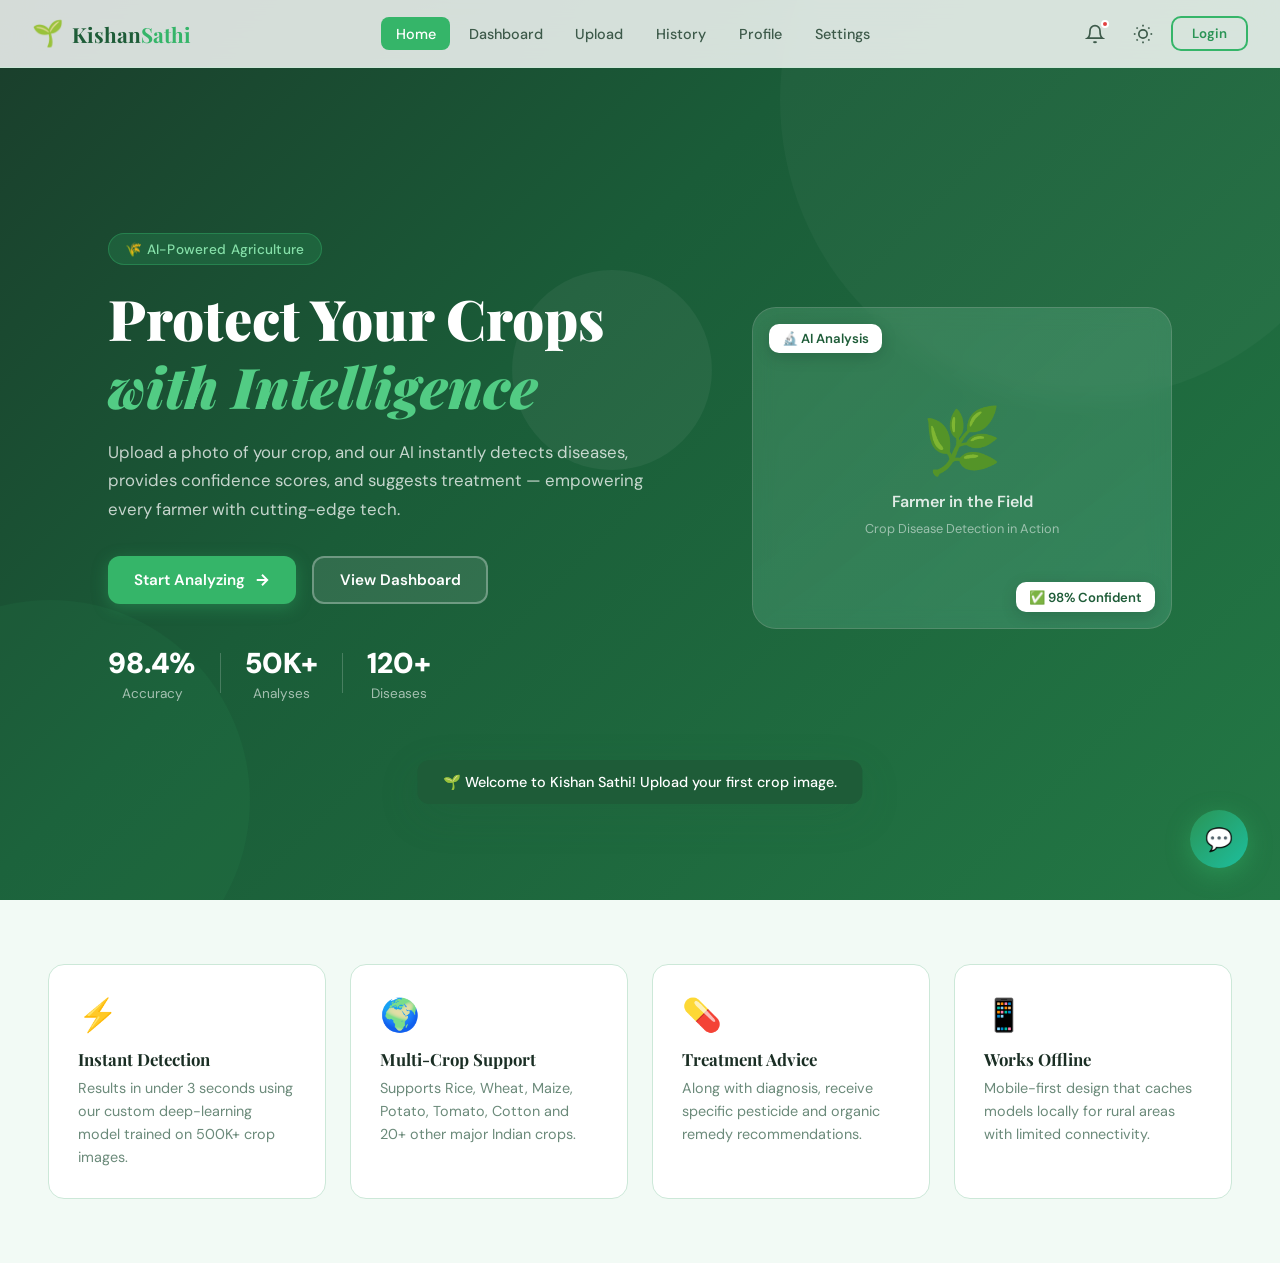
==== commit 0f78b90f: "Fix authentication flow and dynamic UI updates" ====
--- a/frontend/index.html
+++ b/frontend/index.html
@@ -190,28 +190,34 @@
       </div>
 
       <!-- Login Form -->
-      <div class="auth-form" id="loginForm">
+      <form class="auth-form" id="loginForm">
         <h2>Welcome Back 👋</h2>
         <p class="form-sub">Sign in to continue your crop analysis</p>
+
         <div class="form-group">
           <label>Email Address</label>
-          <input type="email" placeholder="farmer@example.com" class="form-input"/>
-        </div>
+          <input type="email" id="loginEmail" placeholder="farmer@example.com" class="form-input" required />
+        </div>
+
         <div class="form-group">
           <label>Password</label>
-          <input type="password" placeholder="••••••••" class="form-input"/>
-        </div>
+          <input type="password" id="loginPassword" placeholder="••••••••" class="form-input" required />
+        </div>
+
         <div class="form-row-flex">
           <label class="check-label"><input type="checkbox"/> Remember me</label>
           <a href="#" class="link-text">Forgot Password?</a>
         </div>
-        <button class="btn-primary full" onclick="loginUser()">Sign In</button>
+
+        <button type="submit" class="btn-primary full">Sign In</button>
+
         <div class="divider"><span>or continue with</span></div>
+
         <div class="social-btns">
-          <button class="social-btn">🌐 Google</button>
-          <button class="social-btn">📱 Phone OTP</button>
-        </div>
-      </div>
+          <button type="button" class="social-btn">🌐 Google</button>
+          <button type="button" class="social-btn">📱 Phone OTP</button>
+        </div>
+     </form>
 
       <!-- Signup Form -->
       <div class="auth-form hidden" id="signupForm">
@@ -268,7 +274,7 @@
     <div class="section-header">
       <div>
         <h2>Dashboard</h2>
-        <p class="section-sub">Welcome back, <strong>Ramesh Patel</strong> 👋 — Here's your farm summary</p>
+         Welcome back, <strong id="dashboardUsername">User</strong> 👋
       </div>
       <button class="btn-primary" onclick="showSection('upload')">+ New Analysis</button>
     </div>
@@ -604,12 +610,12 @@
     <div class="profile-header-card">
       <div class="profile-avatar-wrap">
         <div class="profile-avatar">
-          <span>R</span>
+          <span id="profileInitial">U</span>
           <button class="avatar-edit" title="Change Photo">📷</button>
         </div>
       </div>
       <div class="profile-info">
-        <h2>Ramesh Patel</h2>
+        <h2 id="profileUsername">User</h2>
         <p class="profile-bio">Wheat and maize farmer from Odisha. Using Kishan Sathi since 2023 to protect my 12-acre farm from seasonal crop diseases.</p>
         <div class="profile-tags">
           <span class="tag">🌾 Wheat Farmer</span>
